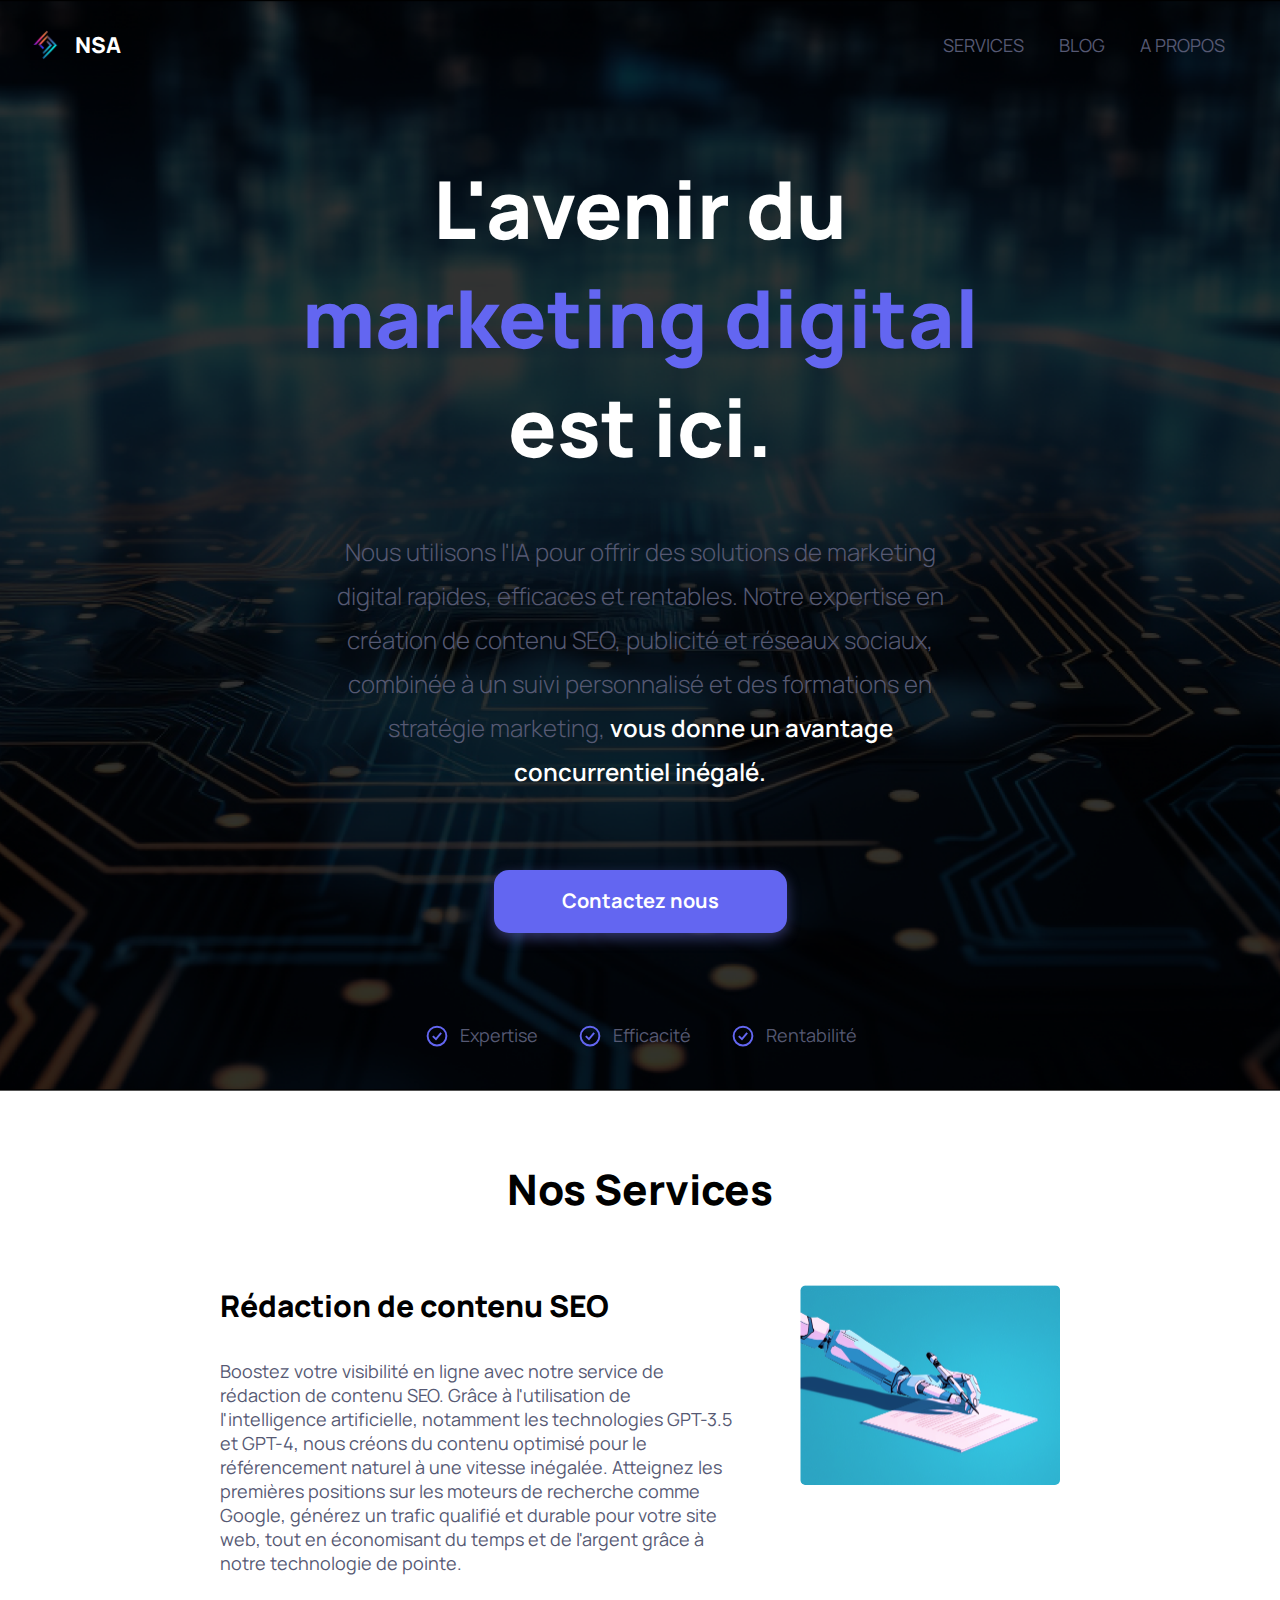
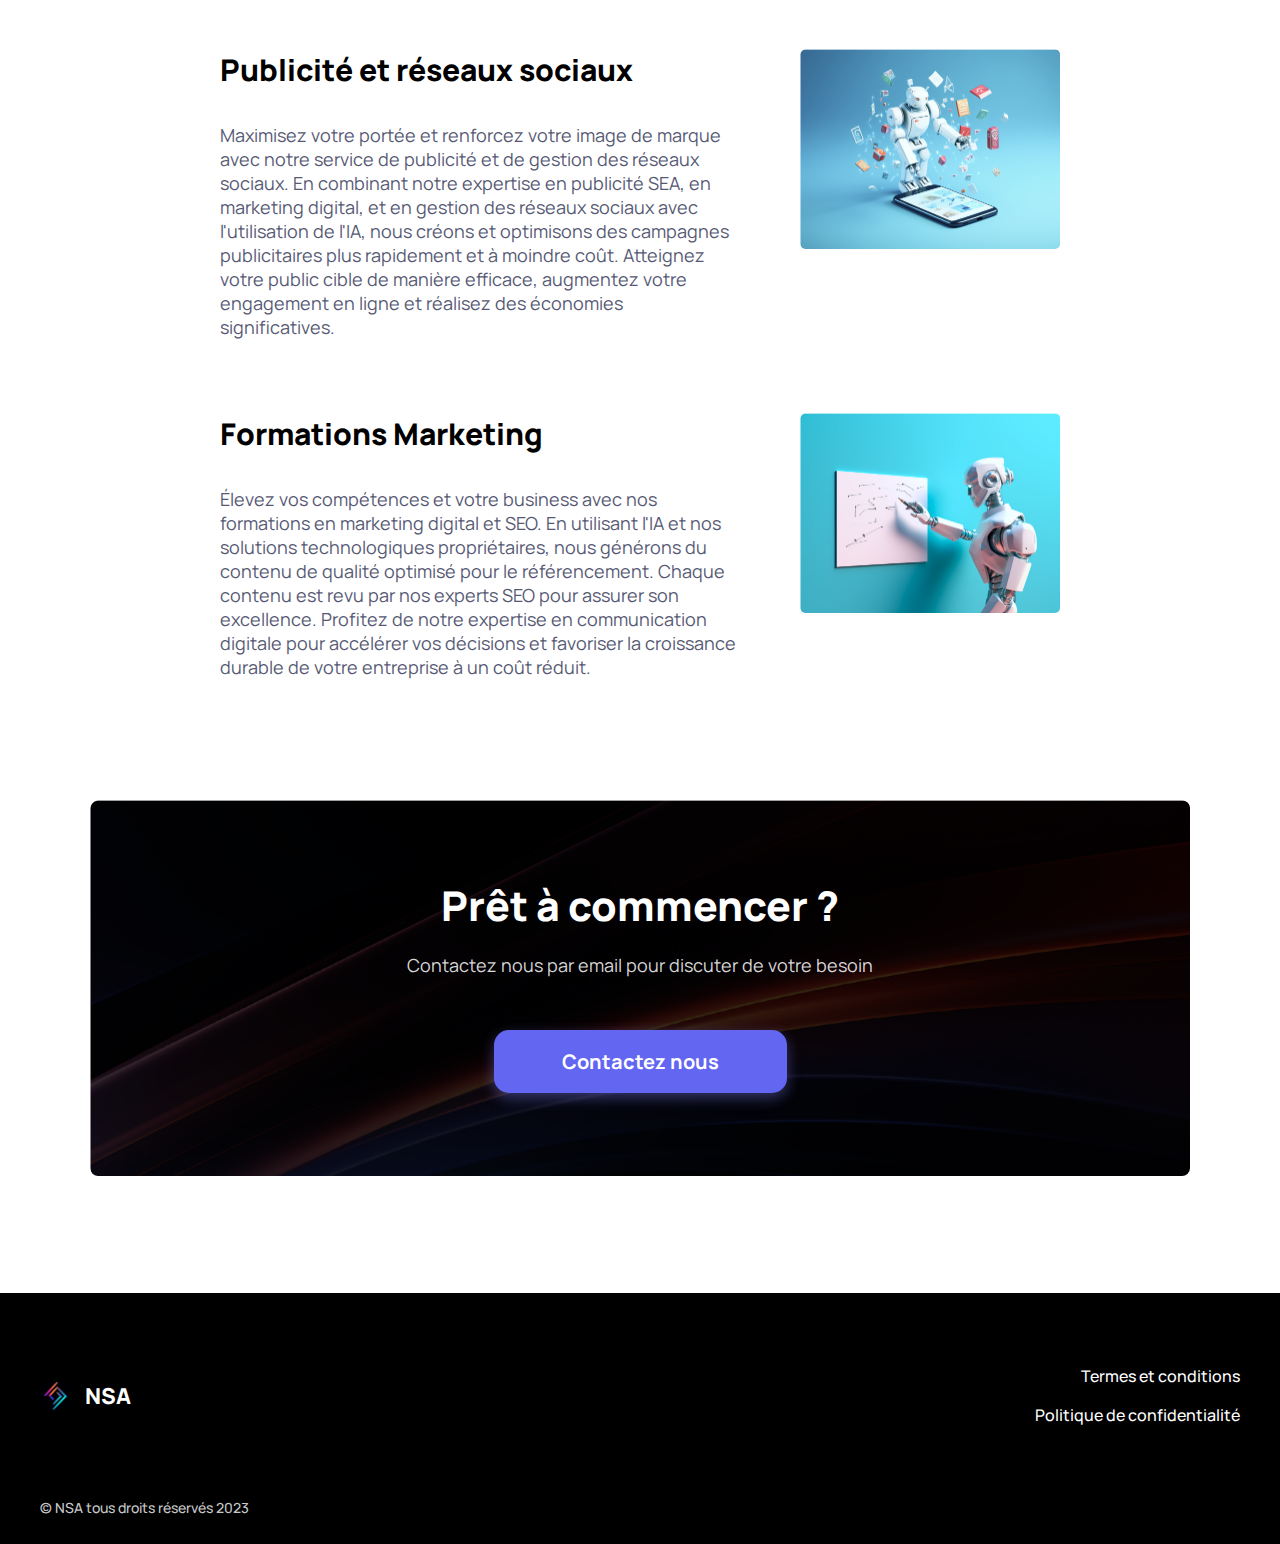
==== index.html @ 41e03c03 "Add files via upload" ====
<!DOCTYPE html>
<html>
  <head>
    <meta charset="utf-8" />
    <meta name="viewport" content="initial-scale=1, width=device-width" />
    <title>NSA: Agence de marketing digital</title>
    <meta name="description" content="Nous utilisons l'IA pour offrir des solutions de marketing digital rapides,
    efficaces et rentables, pour vous donner un avantage concurrentiel inégalé">
    <link rel="stylesheet" href="./global.css" />
    <link rel="stylesheet" href="./index.css" />
    <script src="content.js"></script>
    <link
      rel="stylesheet"
      href="https://fonts.googleapis.com/css2?family=Manrope:wght@300;400;500;600;700;800&display=swap"
    />
  </head>
  <body>
      <div class="headingframe">
        <div id="header"></div>
        <div class="headingcontent">
          <h1 class="titre">
            <span>L'avenir du</span><br>
            <span class="couleur-accent">marketing digital</span><br>
            <span>est ici.</span><br>
          </h1>
          <div class="sous-titre">
            <span class="texte-accroche">
              Nous utilisons l'IA pour offrir des solutions de marketing digital rapides,
              efficaces et rentables. Notre expertise en création de contenu SEO, publicité et réseaux sociaux, combinée à un suivi personnalisé et des formations en stratégie marketing,
            </span>
            <span class="texte-accroche-gras">
              vous donne un avantage concurrentiel inégalé.
            </span>
          </div>
          <div class="button-frame">
            <button class="boutoncontact">
              <b class="contactez-nous">Contactez nous</b>
            </button>
          </div>
        </div>
        <div class="details">
          <div class="detail">
            <img class="check-icon" alt="" src="./public/check.svg" />

            <div class="avantage">Expertise</div>
          </div>
          <div class="detail">
            <img class="check-icon" alt="" src="./public/check.svg" />

            <div class="avantage">Efficacité</div>
          </div>
          <div class="detail">
            <img class="check-icon" alt="" src="./public/check.svg" />

            <div class="avantage">Rentabilité</div>
          </div>
        </div>
      </div>
      <div class="conteneur-services" id="services">
        <h2 class="titre-services">Nos Services</h2>
        <div class="service">
          <div class="titre-et-texte-service">
            <h3 class="titre-service">Rédaction de contenu SEO</h3>
            <div class="texte-service">
              Boostez votre visibilité en ligne avec notre service de rédaction de contenu SEO.
              Grâce à l'utilisation de l'intelligence artificielle, notamment les technologies GPT-3.5 et GPT-4,
              nous créons du contenu optimisé pour le référencement naturel à une vitesse inégalée.
              Atteignez les premières positions sur les moteurs de recherche comme Google,
              générez un trafic qualifié et durable pour votre site web,
              tout en économisant du temps et de l'argent grâce à notre technologie de pointe.
            </div>
          </div>
          <img
            class="image-service"
            alt=""
            src="./public/service1@2x.png"
          />
        </div>
        <div class="service">
          <div class="titre-et-texte-service">
            <h3 class="titre-service">Publicité et réseaux sociaux</h3>
            <div class="texte-service">
              Maximisez votre portée et renforcez votre image de marque avec notre service de publicité et de gestion des réseaux sociaux.
              En combinant notre expertise en publicité SEA, en marketing digital,
              et en gestion des réseaux sociaux avec l'utilisation de l'IA,
              nous créons et optimisons des campagnes publicitaires plus rapidement et à moindre coût.
              Atteignez votre public cible de manière efficace,
              augmentez votre engagement en ligne et réalisez des économies significatives.
            </div>
          </div>
          <img
            class="image-service"
            alt=""
            src="./public/service2@2x.png"
          />
        </div>
        <div class="service">
          <div class="titre-et-texte-service">
            <h3 class="titre-service">Formations Marketing</h3>
            <div class="texte-service">
              Élevez vos compétences et votre business avec nos formations en marketing digital et SEO.
              En utilisant l'IA et nos solutions technologiques propriétaires,
              nous générons du contenu de qualité optimisé pour le référencement.
              Chaque contenu est revu par nos experts SEO pour assurer son excellence.
              Profitez de notre expertise en communication digitale pour accélérer vos décisions et favoriser la croissance durable de votre entreprise à un coût réduit.
            </div>
          </div>
          <img
            class="image-service"
            alt=""
            src="./public/service3@2x.png"
          />
        </div>
      </div>
      <div class="contactus">
        <div class="contactusframe">
          <h2 class="titre-contact">Prêt à commencer ?</h2>
          <div class="text-contact">
            Contactez nous par email pour discuter de votre besoin
          </div>
          <div class="button-frame">
            <button class="boutoncontact">
              <b class="contactez-nous">Contactez nous</b>
            </button>
          </div>
        </div>
      </div>
      <div class="space"></div>
      <div id="footer"></div>
  </body>
</html>
<!-- Créé par Jonathan Roux - Utilisation interdite dans une autre formation -->
---- global.css ----
/* Créé par Jonathan Roux - Utilisation interdite dans une autre formation */

body {
  margin: 0;
  line-height: normal;
  display: flex;
  flex-direction: column;
  position: relative;
  background-color: var(--color-white);
  width: 100%;
  overflow-x: hidden;
  align-items: center;
  justify-content: flex-start;
  gap: var(--gap-mini);
  text-align: left;
  font-size: var(--font-size-3xl);
  color: var(--color-white);
  font-family: var(--font-manrope);
}

:root {

  /* Paramètres */
  --nom-marque: 'NSA';
  --taille-logo: 30px;
  --fichier-logo: url("./public/logo@2x.png");

  /* fonts */
  --font-manrope: Manrope;

  /* font sizes */
  --font-size-sm: 14px;
  --font-size-base: 16px;
  --font-size-lg: 18px;
  --font-size-3xl: 22px;
  --font-size-xl: 20px;
  --font-size-10xl: 28px;
  --font-size-11xl: 30px;
  --font-size-23xl: 42px;
  --font-size-mini: 15px;
  --font-size-14xl: 33px;
  --font-size-15xl: 36px;

  /* Colors */
  --color-white: #fff;
  --color-black: #000;
  --color-gray-100: rgba(255, 255, 255, 0.8);
  --color-mediumslateblue: #6366f1;
  --color-slategray-100: #565973;

  /* Gaps */
  --gap-mini: 15px;
  --gap-3xs: 10px;
  --gap-sm: 14px;
  --gap-21xl: 40px;
  --gap-41xl: 60px;
  --gap-27xl: 46px;
  --gap-13xl: 32px;
  --gap-0: 0px;
  --gap-16xl: 35px;

  /* Paddings */
  --padding-lg: 18px;
  --padding-21xl: 40px;
  --padding-27xl: 46px;
  --padding-8xl: 27px;
  --padding-10xs: 3px;
  --padding-42xl: 61px;
  --padding-5xl: 24px;
  --padding-mini: 15px;
  --padding-31xl: 50px;

  /* border radiuses */
  --br-mini: 15px;
  --br-8xs: 5px;
}


h1 { 
  margin: 0;
  font-size: 50px;
}

h2, h3 {
  margin: 0;
}

.marque {
  position: relative;
  line-height: 168.6%;
  font-weight: 800;
}

.marque::after {
  content: var(--nom-marque);
}

.logo {
  flex: 1;
  display: flex;
  flex-direction: row;
  padding: 0 var(--padding-mini);
  align-items: center;
  justify-content: flex-start;
  gap: var(--gap-mini);
  text-decoration: none;
  color: white;
}

.logo-image {
  background-image: var(--fichier-logo);
  background-size: cover;
  width: var(--taille-logo);
  height: var(--taille-logo);
}

div.menu a {
  position: relative;
  line-height: 44px;
  cursor: pointer;
  text-decoration: none;
  color: var(--color-slategray-100);
}

div.menu a:hover {
  color: white;
}

.menu {
  display: flex;
  flex-direction: row;
  align-items: center;
}
.menu {
  padding: 0 var(--padding-21xl);
  justify-content: flex-end;
  gap: var(--gap-16xl);
  text-align: center;
  font-size: var(--font-size-lg);
  color: var(--color-slategray-100);
}

#header {
  display: flex;
  flex-direction: row;
  align-items: center;
  align-self: stretch;
  height: 42.6px;
  padding: 0 var(--padding-mini);
  box-sizing: border-box;
  justify-content: center;
}

.couleur-accent {
  color: var(--color-mediumslateblue);
}

.logo2 {
  flex: 1;
  display: flex;
  flex-direction: row;
  align-items: center;
  justify-content: flex-start;
  gap: var(--gap-mini);
}

.termes-et-conditions {
  margin: 0;
}
.termes-et-conditions-container {
  position: relative;
  font-size: var(--font-size-base);
  line-height: 245.1%;
  font-weight: 500;
  text-align: right;
}
.footercontent {
  align-self: stretch;
  display: flex;
  flex-direction: row;
  padding: var(--padding-27xl) 0;
  align-items: center;
  justify-content: flex-start;
  gap: var(--gap-sm);
}

.ai-marketing-droits {
  position: relative;
  font-size: var(--font-size-sm);
  line-height: 245.1%;
  font-weight: 500;
  color: var(--color-gray-100);
  text-align: center;
}

.ai-marketing-droits::before {
  content: '© ' var(--nom-marque)
}

#footer {
  display: flex;
  flex-direction: column;
  align-self: stretch;
  background-color: var(--color-black);
  padding: var(--padding-lg) var(--padding-21xl);
  align-items: flex-start;
  justify-content: center;
  gap: var(--gap-3xs);
}

.space {
  align-self: stretch;
  height: 42px;
}

@media screen and (max-width: 580px) {
  .footercontent,
  .logo2 {
    align-items: center;
    justify-content: flex-start;
  }
  .logo2 {
    flex-direction: row;
    gap: var(--gap-mini);
    flex: unset;
    align-self: stretch;
  }
  .footercontent {
    flex-direction: column;
    gap: var(--gap-21xl);
  }
}

@media screen and (max-width: 620px) {
  .logo {
    flex-direction: row;
    gap: var(--gap-mini);
    align-items: center;
    justify-content: flex-start;
    flex: unset;
    align-self: stretch;
  }
  .menu {
    display: none;
  }
  
  #header {
    flex-direction: column;
    gap: var(--gap-0);
    align-items: center;
    justify-content: center;
  }
}

@media screen and (max-width: 960px) {
  .ai-marketing {
    font-size: var(--font-size-xl);
  }
}
---- index.css ----
/* Créé par Jonathan Roux - Utilisation interdite dans une autre formation */

.titre {
  position: relative;
  font-weight: 800;
  display: inline-block;
  max-width: 783px;
  font-size: 80px;
}
.texte-accroche {
  font-weight: 300;
}
.texte-accroche-gras {
  font-weight: 600;
  color: var(--color-white);
}
.contactez-nous,
.sous-titre {
  position: relative;
}
.sous-titre {
  font-size: 24px;
  line-height: 44px;
  display: inline-block;
  max-width: 627px;
  color: var(--color-slategray-100);
}
.contactez-nous {
  flex: 1;
  font-size: var(--font-size-xl);
  line-height: 168.6%;
  display: flex;
  font-family: var(--font-manrope);
  color: var(--color-white);
  text-align: center;
  align-items: center;
  justify-content: center;
}
.boutoncontact,
.button-frame,
.headingcontent {
  display: flex;
  flex-direction: column;
  align-items: center;
}
.boutoncontact {
  cursor: pointer;
  border: 0;
  padding: 0;
  background-color: var(--color-mediumslateblue);
  align-self: stretch;
  border-radius: var(--br-mini);
  box-shadow: 0 5px 14px rgba(126, 128, 245, 0.4);
  height: 63px;
  justify-content: center;
}
.button-frame,
.headingcontent {
  justify-content: flex-start;
}
.button-frame {
  width: 299px;
  padding: var(--padding-8xl) var(--padding-10xs) 0;
  box-sizing: border-box;
}
.headingcontent {
  align-self: stretch;
  padding: 0 75px;
  gap: 49px;
  text-align: center;
  font-size: 80px;
}
.check-icon {
  position: relative;
  width: 26px;
  height: 30px;
}
.avantage {
  position: relative;
  line-height: 168.6%;
}
.detail {
  align-self: stretch;
  display: flex;
  flex-direction: row;
  flex-wrap: wrap;
  align-items: flex-start;
  justify-content: center;
  gap: var(--gap-3xs);
}
.details,
.headingframe {
  align-self: stretch;
  display: flex;
}
.details {
  flex-direction: row;
  flex-wrap: wrap;
  padding: 0 20px 17px;
  align-items: flex-start;
  justify-content: center;
  gap: 39px;
  font-size: var(--font-size-lg);
  color: var(--color-slategray-100);
}
.headingframe {
  flex-direction: column;
  padding: var(--padding-5xl) 0;
  align-items: center;
  justify-content: flex-start;
  gap: 87px;
  background-image: url(./public/headingframe@3x.png);
  background-size: cover;
  background-repeat: no-repeat;
  background-position: top;
}
.titre-services {
  font-size: var(--font-size-23xl);
  line-height: 44px;
  font-weight: 800;
  text-align: center;
}
.texte-service,
.titre-services,
.titre-service {
  align-self: stretch;
  position: relative;
}
.titre-service {
  line-height: 42px;
  font-weight: 800;
  font-size: var(--font-size-11xl);
}
.texte-service {
  font-size: var(--font-size-lg);
  color: var(--color-slategray-100);
}
.titre-et-texte-service {
  flex: 1;
  display: flex;
  flex-direction: column;
  align-items: flex-start;
  justify-content: flex-start;
  gap: var(--gap-13xl);
}
.image-service {
  position: relative;
  border-radius: var(--br-8xs);
  width: 260px;
  height: 200px;
  object-fit: cover;
}
.service,
.conteneur-services {
  display: flex;
  align-items: flex-start;
  justify-content: flex-start;
}
.service {
  flex-direction: row;
  gap: var(--gap-41xl);
}
.conteneur-services {
  overflow: hidden;
  flex-direction: column;
  padding: var(--padding-42xl) 30px;
  box-sizing: border-box;
  gap: 74px;
  max-width: 900px;
  font-size: var(--font-size-11xl);
  color: var(--color-black);
}
.titre-contact {
  position: relative;
  line-height: 44px;
  font-weight: 800;
  font-size: 41px;
}
.text-contact {
  position: relative;
  font-size: var(--font-size-lg);
  line-height: 44px;
  color: rgba(255, 255, 255, 0.85);
}
.contactus,
.contactusframe {
  display: flex;
  flex-direction: column;
  align-items: center;
  width: 100%;
}
.contactusframe {
  border-radius: 8px;
  padding: 83px 10px;
  box-sizing: border-box;
  justify-content: center;
  gap: 16px;
  background-image: url(./public/contactusframe@3x.png);
  background-size: cover;
  background-repeat: no-repeat;
  background-position: top;
  max-width: 1100px;
}
.contactus {
  padding: 45px var(--padding-21xl);
  justify-content: flex-start;
  text-align: center;
  font-size: 41px;
  width: 95%;
}

@media screen and (max-width: 960px) {
  .titre {
    font-size: 60px;
  }
  .sous-titre {
    font-size: var(--font-size-3xl);
    line-height: 40px;
  }
}

@media screen and (max-width: 750px) {
  .service {
    flex-direction:column-reverse;
    gap: var(--gap-27xl);
  }

  .service > img {
    width: 100%;
    margin-top: 20px;
    height: 300px;
  }

  .titre-services, .titre-contact {
    font-size: 35px;
  }
}


@media screen and (max-width: 580px) {
  .titre {
    font-size: 45px;
  }
  .sous-titre {
    line-height: 30px;
  }
  .contactez-nous,
  .sous-titre {
    font-size: var(--font-size-lg);
  }
  .boutoncontact {
    height: 55px;
  }
  .titre-et-texte-service {
    flex: unset;
    align-self: stretch;
  }
}
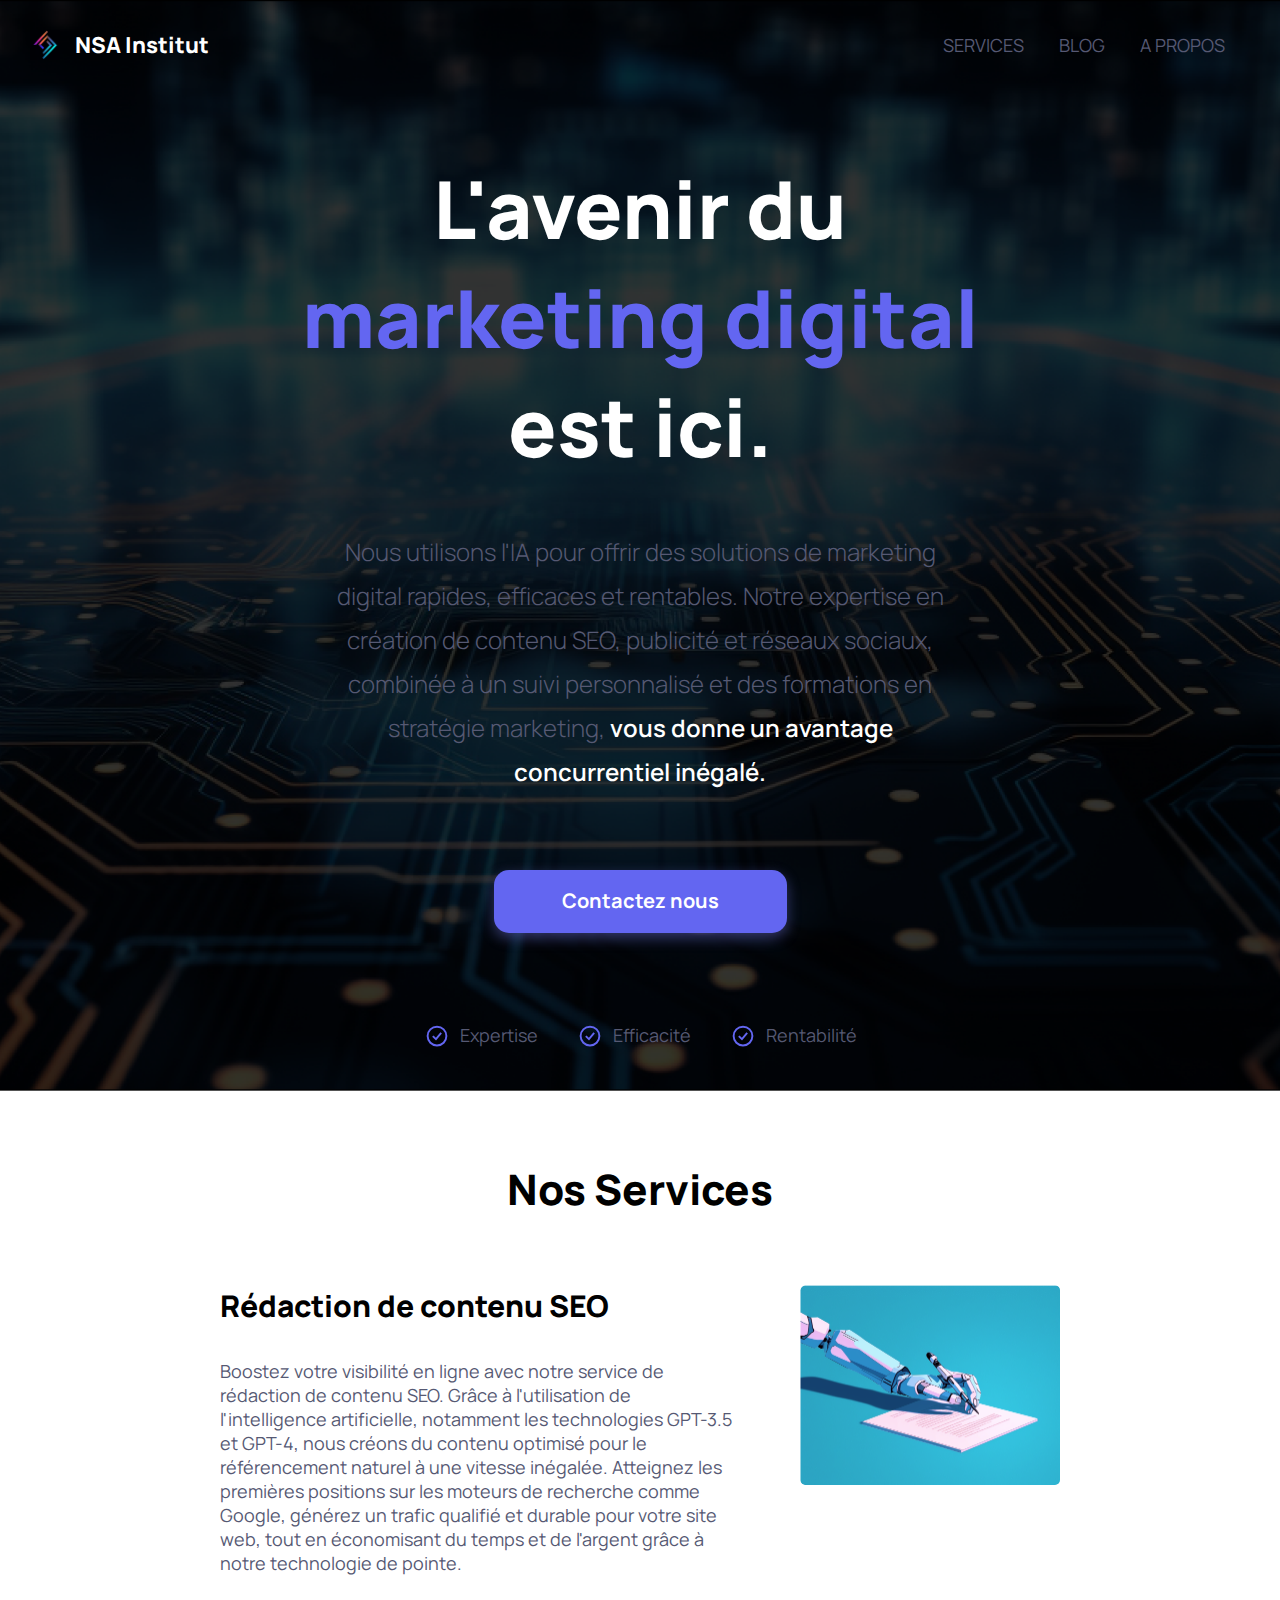
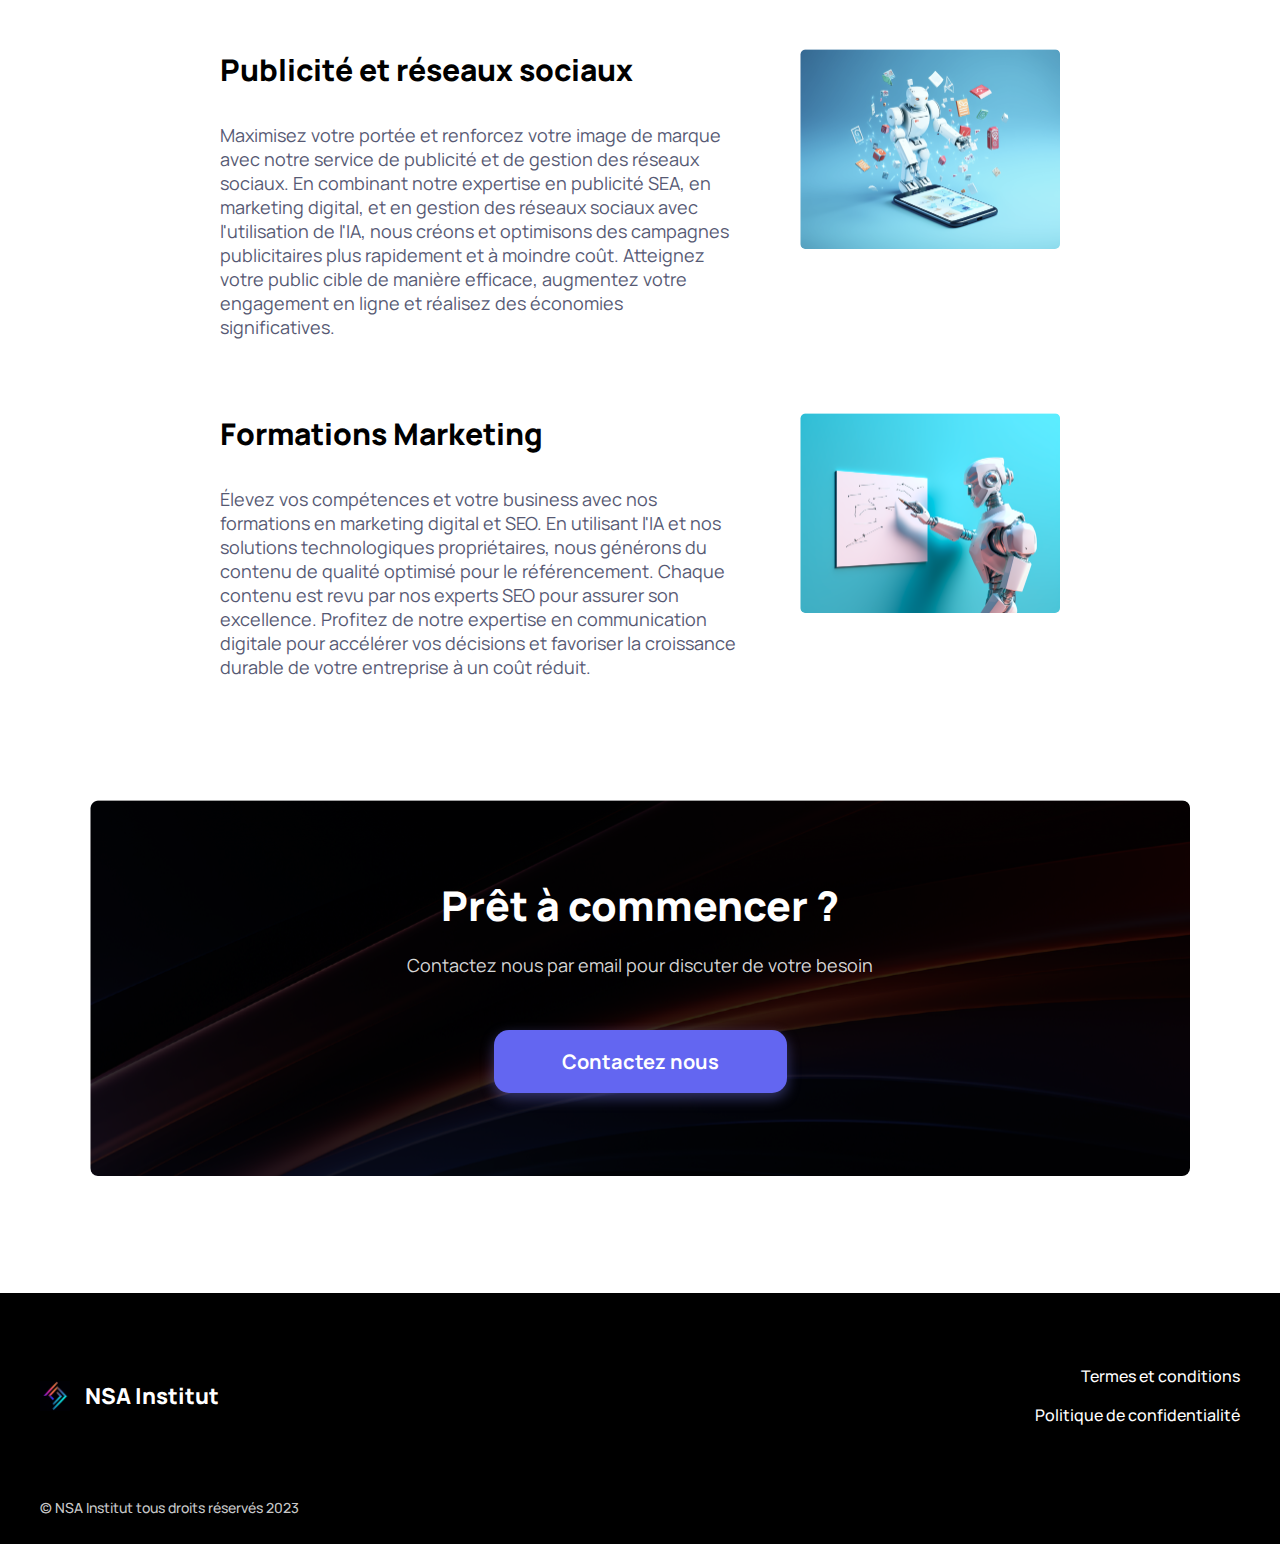
==== commit d38e8cae: "lien mail et contact, institut" ====
--- a/index.html
+++ b/index.html
@@ -34,7 +34,7 @@
           </div>
           <div class="button-frame">
             <button class="boutoncontact">
-              <b class="contactez-nous">Contactez nous</b>
+              <b class="contactez-nous"><a href="mailto:skouassinquessan@gmail.com" style="text-decoration: none;color: white;">Contactez nous</a></b>
             </button>
           </div>
         </div>
@@ -120,7 +120,8 @@
           </div>
           <div class="button-frame">
             <button class="boutoncontact">
-              <b class="contactez-nous">Contactez nous</b>
+              <a href="mailto:skouassinquessan@gmail.com" style="text-decoration: none;color: white;"> <b class="contactez-nous">Contactez nous</b></a>
+
             </button>
           </div>
         </div>
@@ -129,4 +130,4 @@
       <div id="footer"></div>
   </body>
 </html>
-<!-- Créé par Jonathan Roux - Utilisation interdite dans une autre formation -->+<!-- Créé par Samuel N'guessan - Utilisation interdite dans une autre formation -->--- a/global.css
+++ b/global.css
@@ -21,7 +21,7 @@
 :root {
 
   /* Paramètres */
-  --nom-marque: 'NSA';
+  --nom-marque: 'NSA Institut';
   --taille-logo: 30px;
   --fichier-logo: url("./public/logo@2x.png");
 
